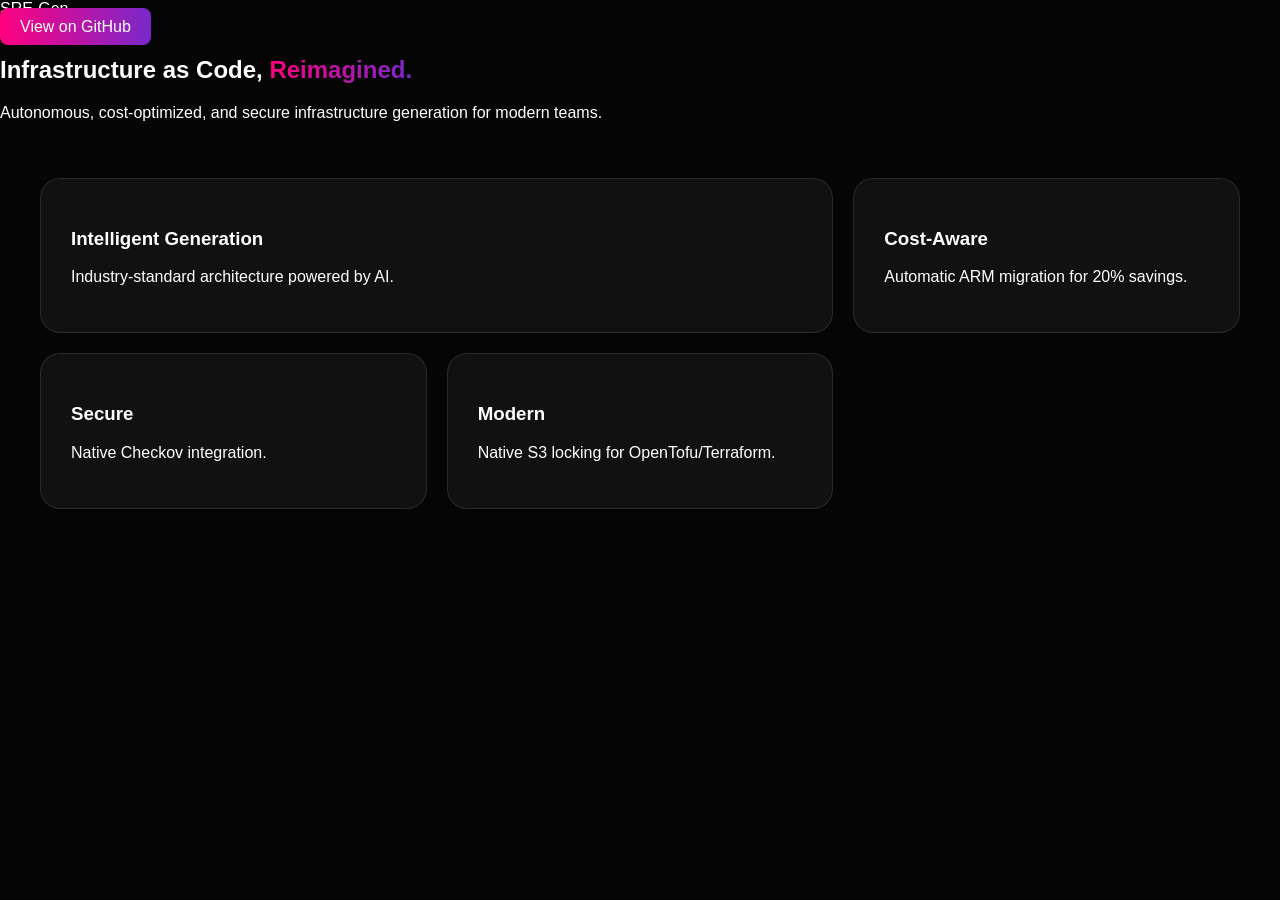
==== public/index.html @ cc5cf715 "feat: implement professional landing page for GitHub Pages" ====
<!DOCTYPE html>
<html lang="en">
<head>
    <meta charset="UTF-8">
    <meta name="viewport" content="width=device-width, initial-scale=1.0">
    <title>SRE-Gen | Autonomous Infrastructure Architect</title>
    <link rel="stylesheet" href="style.css">
</head>
<body>
    <header>
        <nav>
            <div class="logo">SRE-Gen</div>
            <a href="https://github.com/posesco/infra-agent" class="btn-primary">View on GitHub</a>
        </nav>
    </header>

    <main>
        <section class="hero">
            <h1>Infrastructure as Code, <span class="gradient">Reimagined.</span></h1>
            <p>Autonomous, cost-optimized, and secure infrastructure generation for modern teams.</p>
        </section>

        <section class="bento-grid">
            <div class="card card-wide"><h3>Intelligent Generation</h3><p>Industry-standard architecture powered by AI.</p></div>
            <div class="card"><h3>Cost-Aware</h3><p>Automatic ARM migration for 20% savings.</p></div>
            <div class="card"><h3>Secure</h3><p>Native Checkov integration.</p></div>
            <div class="card"><h3>Modern</h3><p>Native S3 locking for OpenTofu/Terraform.</p></div>
        </section>
    </main>
</body>
</html>
---- public/style.css ----
:root {
    --bg: #050505;
    --card: rgba(255, 255, 255, 0.05);
    --accent-1: #ff0080;
    --accent-2: #7928ca;
}

body {
    background: var(--bg);
    color: white;
    font-family: 'Inter', sans-serif;
    margin: 0;
}

.gradient {
    background: linear-gradient(90deg, var(--accent-1), var(--accent-2));
    -webkit-background-clip: text;
    -webkit-text-fill-color: transparent;
}

.bento-grid {
    display: grid;
    grid-template-columns: repeat(3, 1fr);
    gap: 20px;
    padding: 40px;
}

.card {
    background: var(--card);
    border: 1px solid rgba(255,255,255,0.1);
    padding: 30px;
    border-radius: 20px;
    backdrop-filter: blur(10px);
}

.card-wide { grid-column: span 2; }

.btn-primary {
    background: linear-gradient(to right, var(--accent-1), var(--accent-2));
    padding: 10px 20px;
    border-radius: 8px;
    color: white;
    text-decoration: none;
}
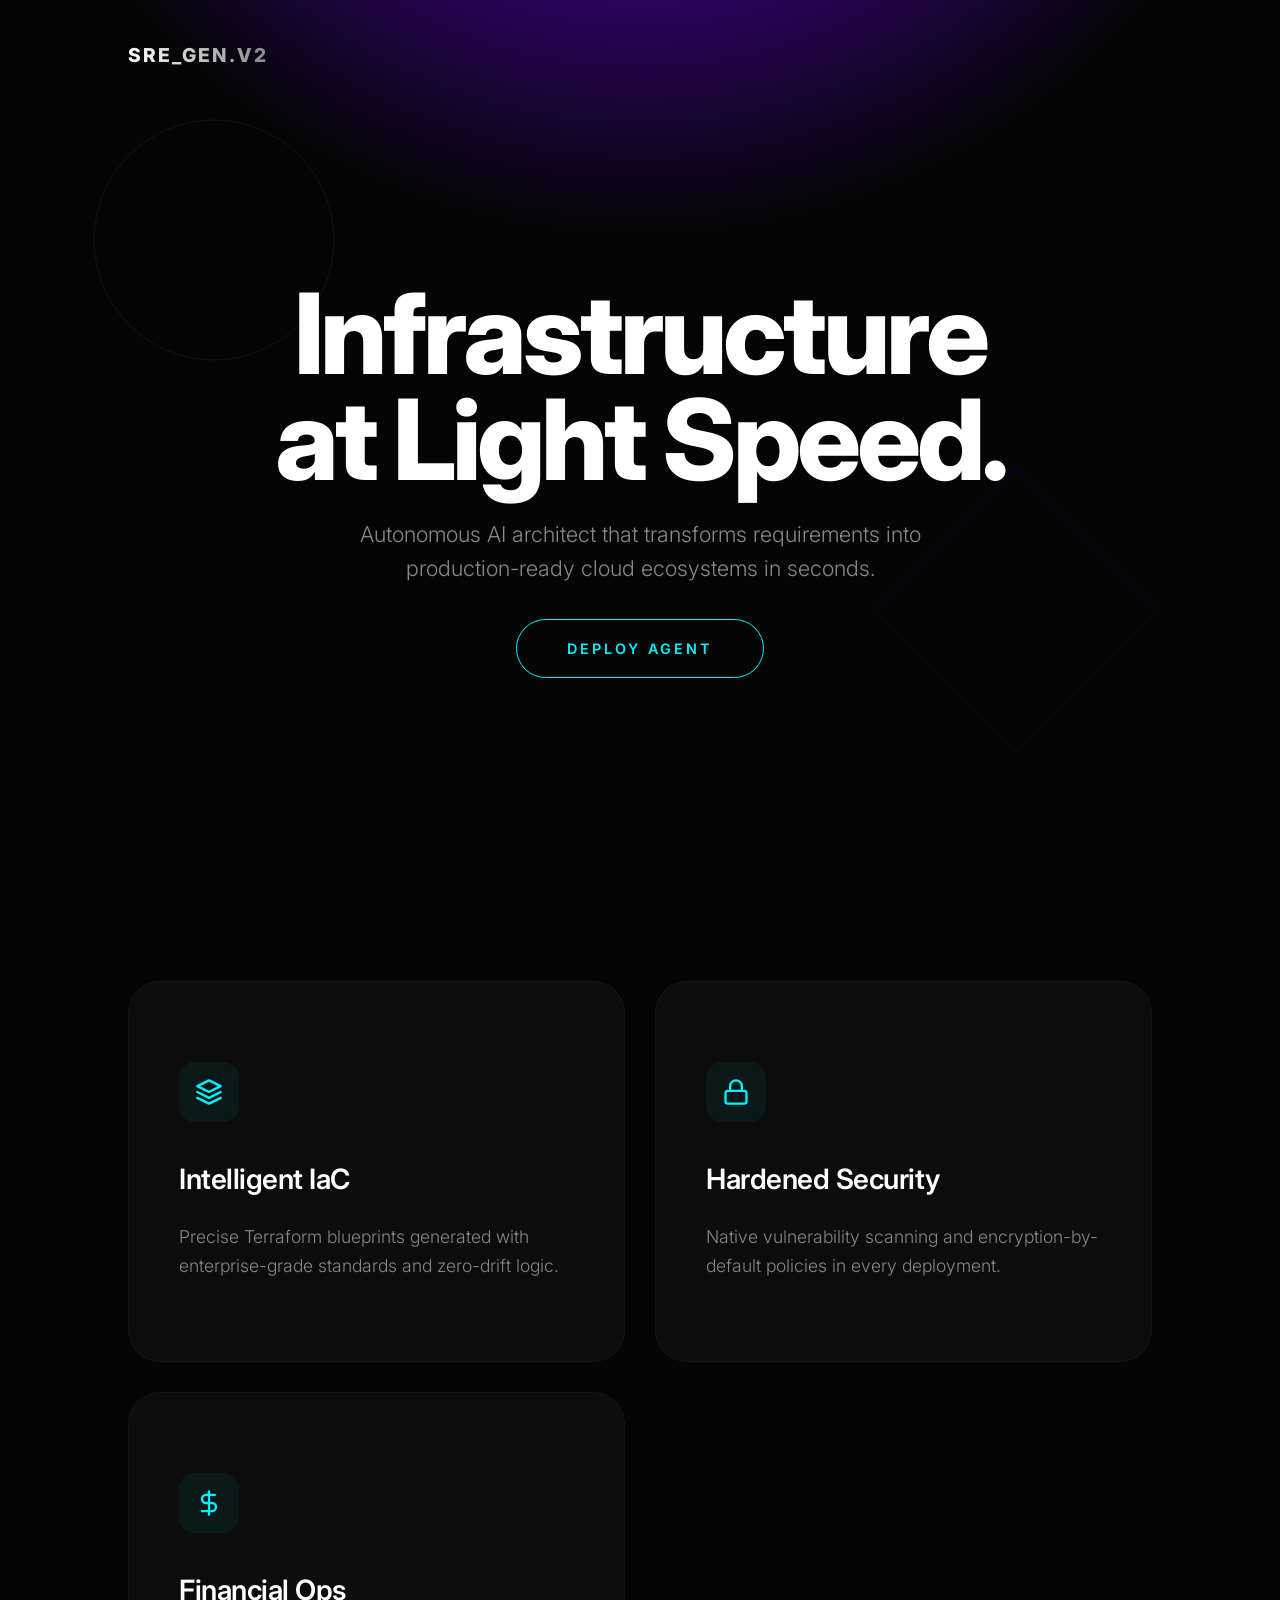
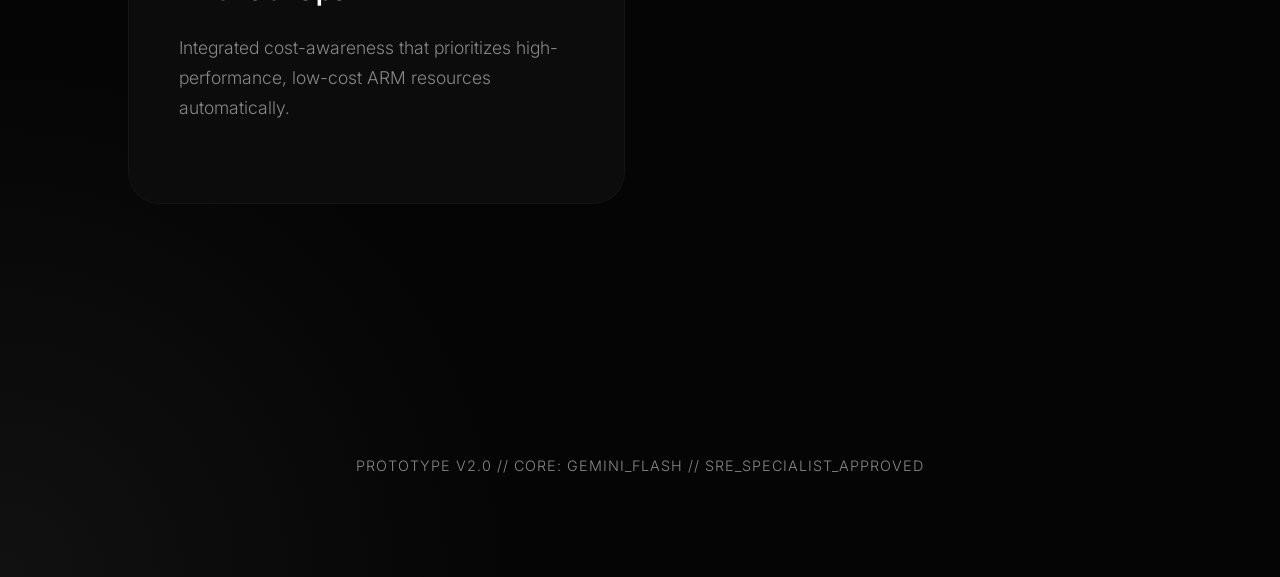
==== commit e3b4089a: "ui: upgrade static site to tech-minimalist v2.0 with animations" ====
--- a/public/index.html
+++ b/public/index.html
@@ -3,29 +3,62 @@
 <head>
     <meta charset="UTF-8">
     <meta name="viewport" content="width=device-width, initial-scale=1.0">
-    <title>SRE-Gen | Autonomous Infrastructure Architect</title>
+    <title>SRE-Gen | Autonomous Architect</title>
     <link rel="stylesheet" href="style.css">
 </head>
 <body>
+    <!-- Decoración de Fondo -->
+    <svg class="floating-svg" style="top: 10%; left: 5%; width: 300px;" viewBox="0 0 200 200">
+        <circle cx="100" cy="100" r="80" stroke="#00f2ff" stroke-width="0.5" fill="none" />
+    </svg>
+    <svg class="floating-svg" style="bottom: 10%; right: 5%; width: 400px; animation-delay: -2s;" viewBox="0 0 200 200">
+        <rect x="50" y="50" width="100" height="100" stroke="#7000ff" stroke-width="0.5" fill="none" transform="rotate(45 100 100)" />
+    </svg>
+
     <header>
-        <nav>
-            <div class="logo">SRE-Gen</div>
-            <a href="https://github.com/posesco/infra-agent" class="btn-primary">View on GitHub</a>
-        </nav>
+        <div class="logo">SRE_GEN.v2</div>
     </header>
 
     <main>
         <section class="hero">
-            <h1>Infrastructure as Code, <span class="gradient">Reimagined.</span></h1>
-            <p>Autonomous, cost-optimized, and secure infrastructure generation for modern teams.</p>
+            <h1>Infrastructure <br>at Light Speed.</h1>
+            <p>Autonomous AI architect that transforms requirements into production-ready cloud ecosystems in seconds.</p>
+            <div class="cta-container">
+                <a href="https://github.com/posesco/infra-agent" class="btn-neon">Deploy Agent</a>
+            </div>
         </section>
 
-        <section class="bento-grid">
-            <div class="card card-wide"><h3>Intelligent Generation</h3><p>Industry-standard architecture powered by AI.</p></div>
-            <div class="card"><h3>Cost-Aware</h3><p>Automatic ARM migration for 20% savings.</p></div>
-            <div class="card"><h3>Secure</h3><p>Native Checkov integration.</p></div>
-            <div class="card"><h3>Modern</h3><p>Native S3 locking for OpenTofu/Terraform.</p></div>
+        <section class="features">
+            <div class="grid">
+                <div class="card">
+                    <div class="card-icon">
+                        <svg viewBox="0 0 24 24" fill="none" stroke="currentColor" stroke-width="2" stroke-linecap="round" stroke-linejoin="round"><polygon points="12 2 2 7 12 12 22 7 12 2"></polygon><polyline points="2 17 12 22 22 17"></polyline><polyline points="2 12 12 17 22 12"></polyline></svg>
+                    </div>
+                    <h3>Intelligent IaC</h3>
+                    <p>Precise Terraform blueprints generated with enterprise-grade standards and zero-drift logic.</p>
+                </div>
+
+                <div class="card">
+                    <div class="card-icon">
+                        <svg viewBox="0 0 24 24" fill="none" stroke="currentColor" stroke-width="2" stroke-linecap="round" stroke-linejoin="round"><rect x="3" y="11" width="18" height="11" rx="2" ry="2"></rect><path d="M7 11V7a5 5 0 0 1 10 0v4"></path></svg>
+                    </div>
+                    <h3>Hardened Security</h3>
+                    <p>Native vulnerability scanning and encryption-by-default policies in every deployment.</p>
+                </div>
+
+                <div class="card">
+                    <div class="card-icon">
+                        <svg viewBox="0 0 24 24" fill="none" stroke="currentColor" stroke-width="2" stroke-linecap="round" stroke-linejoin="round"><path d="M12 2v20M17 5H9.5a3.5 3.5 0 0 0 0 7h5a3.5 3.5 0 0 1 0 7H6"></path></svg>
+                    </div>
+                    <h3>Financial Ops</h3>
+                    <p>Integrated cost-awareness that prioritizes high-performance, low-cost ARM resources automatically.</p>
+                </div>
+            </div>
         </section>
     </main>
+
+    <footer style="text-align: center; padding: 100px 20px; color: var(--text-dim); font-size: 0.9rem; font-weight: 300; letter-spacing: 1px;">
+        PROTOTYPE V2.0 // CORE: GEMINI_FLASH // SRE_SPECIALIST_APPROVED
+    </footer>
 </body>
 </html>
--- a/public/style.css
+++ b/public/style.css
@@ -1,44 +1,204 @@
+@import url('https://fonts.googleapis.com/css2?family=Inter:wght@300;400;600;800&display=swap');
+
 :root {
-    --bg: #050505;
-    --card: rgba(255, 255, 255, 0.05);
-    --accent-1: #ff0080;
-    --accent-2: #7928ca;
+    --bg-black: #050505;
+    --bg-card: #0c0c0c;
+    --text-main: #ffffff;
+    --text-dim: #888888;
+    --neon-blue: #00f2ff;
+    --neon-purple: #7000ff;
+    --neon-glow: rgba(0, 242, 255, 0.15);
+    --font-main: 'Inter', sans-serif;
+    --transition: all 0.4s cubic-bezier(0.16, 1, 0.3, 1);
+}
+
+* {
+    margin: 0;
+    padding: 0;
+    box-sizing: border-box;
 }
 
 body {
-    background: var(--bg);
-    color: white;
-    font-family: 'Inter', sans-serif;
-    margin: 0;
-}
-
-.gradient {
-    background: linear-gradient(90deg, var(--accent-1), var(--accent-2));
+    background-color: var(--bg-black);
+    background-image: 
+        radial-gradient(circle at 50% -20%, var(--neon-purple) 0%, transparent 25%),
+        radial-gradient(circle at 0% 100%, #111 0%, transparent 20%);
+    color: var(--text-main);
+    font-family: var(--font-main);
+    line-height: 1.6;
+    overflow-x: hidden;
+    min-height: 100vh;
+}
+
+/* Animaciones */
+@keyframes fadeUp {
+    from { opacity: 0; transform: translateY(30px); }
+    to { opacity: 1; transform: translateY(0); }
+}
+
+@keyframes float {
+    0% { transform: translateY(0px); }
+    50% { transform: translateY(-10px); }
+    100% { transform: translateY(0px); }
+}
+
+@keyframes pulseGlow {
+    0% { box-shadow: 0 0 15px var(--neon-glow); }
+    50% { box-shadow: 0 0 30px var(--neon-glow); }
+    100% { box-shadow: 0 0 15px var(--neon-glow); }
+}
+
+/* Header */
+header {
+    padding: 40px 10%;
+    display: flex;
+    justify-content: space-between;
+    align-items: center;
+    animation: fadeUp 1s ease;
+}
+
+.logo {
+    font-weight: 800;
+    font-size: 1.2rem;
+    letter-spacing: 2px;
+    text-transform: uppercase;
+    background: linear-gradient(to right, #fff, var(--text-dim));
     -webkit-background-clip: text;
     -webkit-text-fill-color: transparent;
 }
 
-.bento-grid {
+/* Hero Section */
+.hero {
+    height: 80vh;
+    display: flex;
+    flex-direction: column;
+    justify-content: center;
+    align-items: center;
+    text-align: center;
+    padding: 0 20px;
+}
+
+.hero h1 {
+    font-size: clamp(3.5rem, 10vw, 7rem);
+    font-weight: 800;
+    line-height: 0.95;
+    margin-bottom: 24px;
+    letter-spacing: -4px;
+    animation: fadeUp 1s ease forwards;
+}
+
+.hero p {
+    font-size: 1.35rem;
+    color: var(--text-dim);
+    max-width: 650px;
+    margin-bottom: 50px;
+    font-weight: 300;
+    animation: fadeUp 1s ease 0.2s forwards;
+    opacity: 0;
+}
+
+.cta-container {
+    animation: fadeUp 1s ease 0.4s forwards;
+    opacity: 0;
+}
+
+/* Botón Maestro */
+.btn-neon {
+    background: var(--bg-black);
+    color: var(--neon-blue);
+    border: 1px solid var(--neon-blue);
+    padding: 20px 50px;
+    font-size: 0.9rem;
+    font-weight: 600;
+    text-transform: uppercase;
+    letter-spacing: 3px;
+    border-radius: 50px;
+    cursor: pointer;
+    text-decoration: none;
+    transition: var(--transition);
+    animation: pulseGlow 3s infinite;
+}
+
+.btn-neon:hover {
+    background: var(--neon-blue);
+    color: var(--bg-black);
+    box-shadow: 0 0 40px var(--neon-blue);
+    transform: scale(1.05);
+}
+
+/* Features Section */
+.features {
+    padding: 150px 10%;
+}
+
+.grid {
     display: grid;
-    grid-template-columns: repeat(3, 1fr);
-    gap: 20px;
-    padding: 40px;
+    grid-template-columns: repeat(auto-fit, minmax(350px, 1fr));
+    gap: 30px;
 }
 
 .card {
-    background: var(--card);
-    border: 1px solid rgba(255,255,255,0.1);
-    padding: 30px;
-    border-radius: 20px;
-    backdrop-filter: blur(10px);
-}
-
-.card-wide { grid-column: span 2; }
-
-.btn-primary {
-    background: linear-gradient(to right, var(--accent-1), var(--accent-2));
-    padding: 10px 20px;
-    border-radius: 8px;
-    color: white;
-    text-decoration: none;
-}
+    background: var(--bg-card);
+    padding: 80px 50px;
+    border-radius: 32px;
+    border: 1px solid rgba(255, 255, 255, 0.03);
+    transition: var(--transition);
+    position: relative;
+    overflow: hidden;
+}
+
+.card:hover {
+    transform: translateY(-15px);
+    border-color: rgba(0, 242, 255, 0.4);
+    background: #111;
+}
+
+.card-icon {
+    background: rgba(0, 242, 255, 0.05);
+    width: 60px;
+    height: 60px;
+    display: flex;
+    align-items: center;
+    justify-content: center;
+    border-radius: 16px;
+    margin-bottom: 35px;
+    transition: var(--transition);
+}
+
+.card:hover .card-icon {
+    background: var(--neon-blue);
+    transform: rotate(-5deg) scale(1.1);
+}
+
+.card-icon svg {
+    width: 28px;
+    height: 28px;
+    stroke: var(--neon-blue);
+    transition: var(--transition);
+}
+
+.card:hover .card-icon svg {
+    stroke: var(--bg-black);
+}
+
+.card h3 {
+    font-size: 1.75rem;
+    margin-bottom: 20px;
+    font-weight: 600;
+    letter-spacing: -0.5px;
+}
+
+.card p {
+    color: var(--text-dim);
+    font-size: 1.1rem;
+    font-weight: 300;
+    line-height: 1.7;
+}
+
+/* Decoración SVG */
+.floating-svg {
+    position: absolute;
+    z-index: -1;
+    opacity: 0.1;
+    animation: float 6s infinite ease-in-out;
+}
